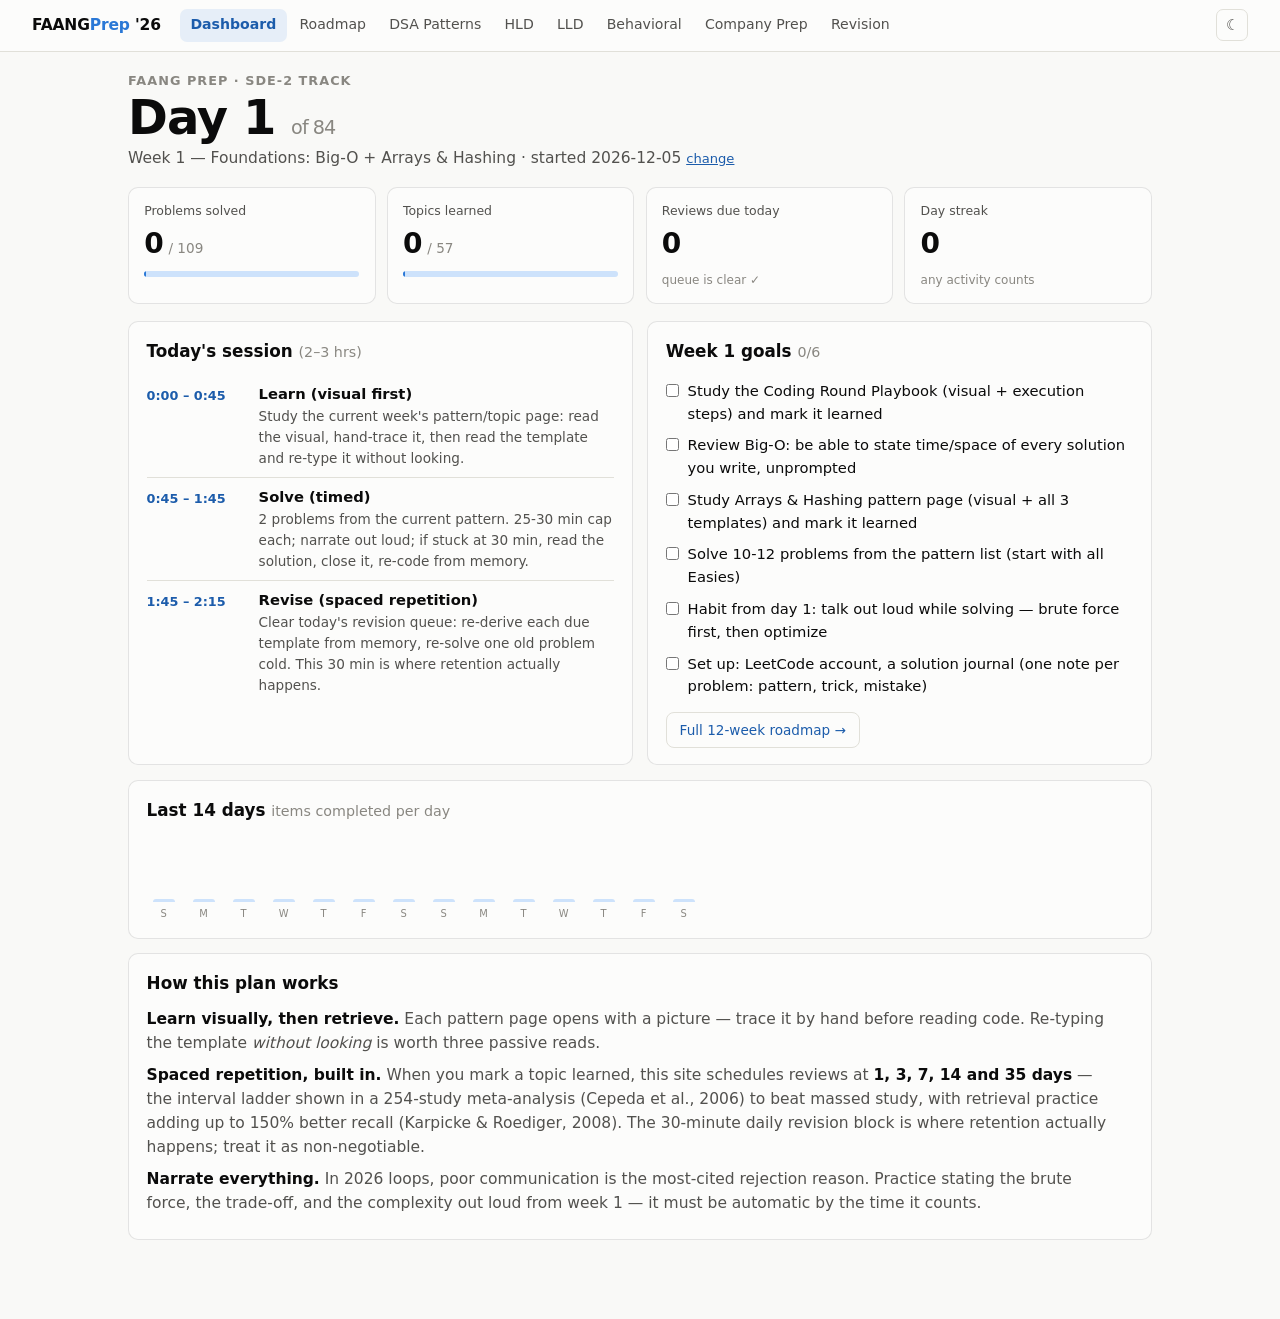
==== webapp/index.html @ 85941bf7 "feat: implement SDE-2 interview prep web application with progress tracking and spaced repetition" ====
<!DOCTYPE html>
<html lang="en">
<head>
  <meta charset="UTF-8">
  <meta name="viewport" content="width=device-width, initial-scale=1.0">
  <title>FAANG Prep 2026 — 12-Week SDE-2 Plan</title>
  <meta name="description" content="Interactive 12-week FAANG interview prep: DSA patterns with visuals, HLD system design with architecture diagrams, LLD machine coding, behavioral, and a built-in spaced-repetition revision scheduler.">
  <meta name="theme-color" content="#fcfcfb" media="(prefers-color-scheme: light)">
  <meta name="theme-color" content="#1a1a19" media="(prefers-color-scheme: dark)">
  <link rel="stylesheet" href="styles.css">
  <link rel="icon" href="data:image/svg+xml,<svg xmlns='http://www.w3.org/2000/svg' viewBox='0 0 100 100'><text y='.9em' font-size='90'>🎯</text></svg>">
</head>
<body>
  <header class="topbar">
    <div class="brand">FAANG<span>Prep</span> '26</div>
    <nav>
      <button class="nav-btn" data-view="dashboard">Dashboard</button>
      <button class="nav-btn" data-view="roadmap">Roadmap</button>
      <button class="nav-btn" data-view="dsa">DSA Patterns</button>
      <button class="nav-btn" data-view="system">HLD</button>
      <button class="nav-btn" data-view="lld">LLD</button>
      <button class="nav-btn" data-view="behavioral">Behavioral</button>
      <button class="nav-btn" data-view="curator">Company Prep</button>
      <button class="nav-btn" data-view="revision">Revision <span class="badge"></span></button>
    </nav>
    <button id="theme-btn" title="Toggle theme">☾</button>
  </header>
  <main id="view"></main>
  <script src="data_problems.js"></script>
  <script src="data_misc.js"></script>
  <script src="data_dsa.js"></script>
  <script src="data_system.js"></script>
  <script src="data_lld.js"></script>
  <script src="data_custom.js"></script>
  <script src="custom_paths/adobe-sde2-python-genai.js"></script>
  <script src="data.js"></script>
  <script src="app.js"></script>
</body>
</html>
---- webapp/styles.css ----
/* ============================================================
   FAANG Prep 2026 — styles
   Palette roles from the validated reference palette (light+dark)
   ============================================================ */

:root, :root[data-theme="light"] {
  --page:        #f9f9f7;
  --surface:     #fcfcfb;
  --ink:         #0b0b0b;
  --ink-2:       #52514e;
  --muted:       #898781;
  --hairline:    #e1e0d9;
  --border:      rgba(11,11,11,0.10);
  --accent:      #2a78d6;   /* series blue */
  --accent-ink:  #1c5cab;
  --track:       #cde2fb;   /* lighter step of same ramp */
  --good:        #0ca30c;
  --good-text:   #006300;
  --warn:        #fab219;
  --critical:    #d03b3b;
  --violet:      #4a3aa7;
  --aqua:        #1baf7a;
  --orange:      #eb6834;
  --violet-wash: rgba(74,58,167,0.08);
  --aqua-wash:   rgba(27,175,122,0.10);
  --orange-wash: rgba(235,104,52,0.08);
  --code-bg:     #f2f1ed;
  --wash:        rgba(42,120,214,0.10);
  --sq1: #86b6ef; --sq2: #6da7ec; --sq3: #3987e5; --sq4: #2a78d6; --sq5: #1c5cab; --sq6: #104281;
}
:root[data-theme="dark"] {
  --page:        #0d0d0d;
  --surface:     #1a1a19;
  --ink:         #ffffff;
  --ink-2:       #c3c2b7;
  --muted:       #898781;
  --hairline:    #2c2c2a;
  --border:      rgba(255,255,255,0.10);
  --accent:      #3987e5;
  --accent-ink:  #6da7ec;
  --track:       #0d366b;
  --good:        #0ca30c;
  --good-text:   #0ca30c;
  --warn:        #fab219;
  --critical:    #e66767;
  --violet:      #9085e9;
  --aqua:        #199e70;
  --orange:      #d95926;
  --violet-wash: rgba(144,133,233,0.12);
  --aqua-wash:   rgba(25,158,112,0.13);
  --orange-wash: rgba(217,89,38,0.12);
  --code-bg:     #111110;
  --wash:        rgba(57,135,229,0.14);
  --sq1: #184f95; --sq2: #1c5cab; --sq3: #256abf; --sq4: #2a78d6; --sq5: #3987e5; --sq6: #6da7ec;
}

* { box-sizing: border-box; margin: 0; }
html { scroll-behavior: smooth; }
body {
  font-family: system-ui, -apple-system, "Segoe UI", sans-serif;
  background: var(--page);
  color: var(--ink);
  line-height: 1.55;
  font-size: 15.5px;
}
a { color: var(--accent-ink); text-decoration: none; }
a:hover { text-decoration: underline; }
h1 { font-size: 1.7rem; margin: 0.4rem 0 0.5rem; letter-spacing: -0.01em; }
h2 { font-size: 1.05rem; margin-bottom: 0.7rem; }
code { background: var(--code-bg); border-radius: 4px; padding: 0.08em 0.35em; font-size: 0.9em; }
pre { background: var(--code-bg); border: 1px solid var(--hairline); border-radius: 8px;
      padding: 0.9rem 1rem; overflow-x: auto; font-size: 0.82rem; line-height: 1.5; }
pre code { background: none; padding: 0; }
ul, ol { padding-left: 1.3rem; }
li { margin: 0.35rem 0; }
.muted { color: var(--muted); font-weight: 400; font-size: 0.85em; }
.lede { color: var(--ink-2); max-width: 62rem; margin-bottom: 1.2rem; }

/* ---------- layout ---------- */
.topbar {
  position: sticky; top: 0; z-index: 10;
  display: flex; align-items: center; gap: 0.6rem;
  padding: 0.55rem clamp(0.8rem, 3vw, 2rem);
  background: var(--surface);
  border-bottom: 1px solid var(--hairline);
  flex-wrap: wrap;
}
.brand { font-weight: 700; letter-spacing: -0.01em; margin-right: 0.6rem; white-space: nowrap; }
.brand span { color: var(--accent); }
nav { display: flex; gap: 0.15rem; flex-wrap: wrap; flex: 1; }
.nav-btn {
  border: 0; background: none; color: var(--ink-2);
  font: inherit; font-size: 0.88rem; padding: 0.35rem 0.65rem;
  border-radius: 7px; cursor: pointer; display: inline-flex; align-items: center; gap: 0.35rem;
}
.nav-btn:hover { background: var(--wash); }
.nav-btn.active { background: var(--wash); color: var(--accent-ink); font-weight: 600; }
.badge {
  display: none; align-items: center; justify-content: center;
  min-width: 1.15rem; height: 1.15rem; padding: 0 0.25rem;
  border-radius: 999px; background: var(--critical); color: #fff;
  font-size: 0.68rem; font-weight: 700;
}
#theme-btn {
  border: 1px solid var(--hairline); background: none; color: var(--ink-2);
  border-radius: 7px; width: 2rem; height: 2rem; cursor: pointer; font-size: 0.95rem;
}
main { max-width: 68rem; margin: 0 auto; padding: 1.2rem clamp(0.8rem, 3vw, 2rem) 4rem; }

/* ---------- hero + tiles ---------- */
.hero-kicker { color: var(--muted); font-size: 0.8rem; text-transform: uppercase; letter-spacing: 0.08em; font-weight: 600; }
.hero-num { font-size: 3rem; font-weight: 650; letter-spacing: -0.02em; line-height: 1.1; }
.hero-of { font-size: 1.2rem; color: var(--muted); font-weight: 500; }
.hero-sub { color: var(--ink-2); margin-top: 0.15rem; }

.tiles { display: grid; grid-template-columns: repeat(auto-fit, minmax(170px, 1fr)); gap: 0.7rem; margin: 1.1rem 0; }
.tile {
  background: var(--surface); border: 1px solid var(--border); border-radius: 10px;
  padding: 0.8rem 0.95rem;
}
.tile-due { border-color: var(--critical); }
.tile-label { font-size: 0.78rem; color: var(--ink-2); }
.tile-value { font-size: 1.75rem; font-weight: 650; margin: 0.1rem 0 0.35rem; }
.tile-sub { font-size: 0.85rem; color: var(--muted); font-weight: 500; margin-left: 0.3rem; }
.tile-note { font-size: 0.75rem; color: var(--muted); }
.meter { height: 6px; border-radius: 4px; background: var(--track); overflow: hidden; }
.meter-fill { height: 100%; background: var(--accent); border-radius: 4px 4px 4px 4px; min-width: 2px; }

/* ---------- panels / dashboard ---------- */
.dash-cols { display: grid; grid-template-columns: 1fr 1fr; gap: 0.9rem; }
@media (max-width: 760px) { .dash-cols { grid-template-columns: 1fr; } }
.panel {
  background: var(--surface); border: 1px solid var(--border); border-radius: 10px;
  padding: 1rem 1.1rem; margin-bottom: 0.9rem;
}
.plan-block { display: flex; gap: 0.8rem; padding: 0.5rem 0; border-top: 1px solid var(--hairline); }
.plan-block:first-of-type { border-top: 0; }
.plan-time { flex: 0 0 6.2rem; font-size: 0.8rem; color: var(--accent-ink); font-weight: 600; padding-top: 0.15rem; }
.plan-title { font-weight: 600; font-size: 0.92rem; }
.plan-desc { color: var(--ink-2); font-size: 0.85rem; }
.due-strip { margin-top: 0.7rem; padding-top: 0.7rem; border-top: 1px solid var(--hairline);
  font-size: 0.85rem; display: flex; gap: 0.4rem; flex-wrap: wrap; align-items: center; }
.method p { margin: 0.5rem 0; color: var(--ink-2); max-width: 60rem; }
.method strong { color: var(--ink); }

/* ---------- activity bars ---------- */
.activity { display: flex; align-items: flex-end; gap: 6px; height: 88px; padding-top: 6px; }
.abar-slot { display: flex; flex-direction: column; align-items: center; justify-content: flex-end; flex: 1; max-width: 34px; height: 100%; }
.abar { width: 100%; max-width: 22px; background: var(--accent); border-radius: 4px 4px 0 0; }
.abar.empty { background: var(--track); }
.abar-lbl { font-size: 0.62rem; color: var(--muted); margin-top: 4px; }

/* ---------- checklists ---------- */
.check-row { display: flex; gap: 0.55rem; align-items: baseline; padding: 0.28rem 0; cursor: pointer; font-size: 0.92rem; }
.check-row input { accent-color: var(--accent); transform: translateY(1px); cursor: pointer; flex-shrink: 0; }
.check-row:has(input:checked) span { color: var(--muted); text-decoration: line-through; }
.check-row:has(input:checked) .diff, .check-row:has(input:checked) a { text-decoration: line-through; }
.prob-row a { color: var(--ink); }
.prob-row a:hover { color: var(--accent-ink); }
.diff { font-size: 0.66rem; font-weight: 700; border-radius: 4px; padding: 0.05rem 0.35rem; flex-shrink: 0; }
.diff-E { background: rgba(12,163,12,0.15); color: var(--good-text); }
.diff-M { background: rgba(250,178,25,0.18); color: #8a6100; }
:root[data-theme="dark"] .diff-M { color: var(--warn); }
.diff-H { background: rgba(208,59,59,0.14); color: var(--critical); }

/* ---------- cards ---------- */
.phase-hdr { font-size: 0.78rem; font-weight: 700; text-transform: uppercase; letter-spacing: 0.07em;
  color: var(--muted); margin: 1.4rem 0 0.5rem; }
.group-hdr { margin: 1.5rem 0 0.6rem; }
.card { background: var(--surface); border: 1px solid var(--border); border-radius: 10px; margin-bottom: 0.55rem; overflow: hidden; }
.card-current { border-color: var(--accent); }
.card-head {
  display: flex; align-items: center; gap: 0.6rem; width: 100%;
  background: none; border: 0; font: inherit; color: inherit;
  padding: 0.7rem 0.9rem; cursor: pointer; text-align: left;
}
.card-head:hover { background: var(--wash); }
.wk-num { flex-shrink: 0; font-size: 0.72rem; font-weight: 700; color: var(--accent-ink);
  background: var(--wash); border-radius: 5px; padding: 0.15rem 0.4rem; }
.card-title { font-weight: 600; flex: 1; min-width: 8rem; }
.card-meta { color: var(--muted); font-size: 0.8rem; flex-shrink: 0; }
.chev { color: var(--muted); flex-shrink: 0; }
.card-body { padding: 0.2rem 1rem 1rem; border-top: 1px solid var(--hairline); }
.now-pill { font-size: 0.68rem; background: var(--accent); color: #fff; border-radius: 999px;
  padding: 0.1rem 0.5rem; font-weight: 600; vertical-align: 2px; }
.case-diff { flex-shrink: 0; font-size: 0.68rem; font-weight: 700; color: var(--violet);
  border: 1px solid currentColor; border-radius: 5px; padding: 0.1rem 0.4rem; }

.sect { margin-top: 0.9rem; }
.sect-label { font-size: 0.72rem; font-weight: 700; text-transform: uppercase; letter-spacing: 0.07em;
  color: var(--muted); margin-bottom: 0.3rem; }
.sect p { color: var(--ink-2); max-width: 60rem; }
.sect strong { color: var(--ink); }
.summary { font-weight: 500; margin-top: 0.7rem; }
.detail-list li { color: var(--ink-2); margin: 0.5rem 0; max-width: 60rem; }
.detail-list strong { color: var(--ink); }

.chip-row { display: flex; gap: 0.4rem; flex-wrap: wrap; margin: 0.7rem 0 0.3rem; }
.chip { font: inherit; font-size: 0.78rem; border: 1px solid var(--hairline); background: none;
  color: var(--accent-ink); border-radius: 999px; padding: 0.18rem 0.65rem; cursor: pointer; }
.chip:hover { background: var(--wash); }
.chip-sd { color: var(--violet); }
.chip-lld { color: var(--aqua); }
.chip-due { border-color: var(--critical); color: var(--critical); }

/* ---------- spaced repetition ---------- */
.sr-pill { font-size: 0.7rem; font-weight: 600; border-radius: 999px; padding: 0.14rem 0.55rem; flex-shrink: 0; }
.sr-pill.due { background: rgba(208,59,59,0.14); color: var(--critical); }
.sr-pill.scheduled { background: var(--wash); color: var(--accent-ink); }
.sr-pill.mastered { background: rgba(12,163,12,0.15); color: var(--good-text); }
.sr-box { display: flex; align-items: center; gap: 0.7rem; flex-wrap: wrap;
  margin-top: 1rem; padding-top: 0.8rem; border-top: 1px solid var(--hairline); font-size: 0.85rem; }
.btn { font: inherit; font-size: 0.85rem; font-weight: 600; border: 0; border-radius: 8px;
  background: var(--accent); color: #fff; padding: 0.45rem 0.9rem; cursor: pointer; }
.btn:hover { background: var(--accent-ink); }
.btn-sm { padding: 0.25rem 0.6rem; font-size: 0.78rem; }
.btn-ghost { font: inherit; font-size: 0.85rem; border: 1px solid var(--hairline); background: none;
  color: var(--accent-ink); border-radius: 8px; padding: 0.4rem 0.8rem; cursor: pointer; margin-top: 0.6rem; }
.btn-ghost:hover { background: var(--wash); }
.link-btn { font: inherit; font-size: 0.82rem; border: 0; background: none; color: var(--accent-ink);
  cursor: pointer; padding: 0; text-decoration: underline; }

.rev-row { display: flex; align-items: center; gap: 0.7rem; padding: 0.45rem 0;
  border-top: 1px solid var(--hairline); flex-wrap: wrap; }
.rev-row:first-of-type { border-top: 0; }
.rev-kind { font-size: 0.68rem; font-weight: 700; text-transform: uppercase; letter-spacing: 0.05em;
  color: var(--muted); flex: 0 0 7.5rem; }
.rev-name { font-size: 0.92rem; font-weight: 600; text-decoration: none; text-align: left; }
.rev-name:hover { text-decoration: underline; }
.rev-row .muted { flex: 1; }
.due-count { display: inline-flex; align-items: center; justify-content: center; min-width: 1.3rem; height: 1.3rem;
  border-radius: 999px; background: var(--critical); color: #fff; font-size: 0.75rem; margin-left: 0.3rem; }

/* ---------- behavioral ---------- */
.story { margin: 0.8rem 0; }
.story-head { font-size: 0.9rem; margin-bottom: 0.3rem; }
.story textarea { width: 100%; font: inherit; font-size: 0.88rem; color: var(--ink);
  background: var(--code-bg); border: 1px solid var(--hairline); border-radius: 8px; padding: 0.6rem 0.7rem; resize: vertical; }
.story textarea:focus { outline: 2px solid var(--accent); outline-offset: -1px; }
.lp-grid { display: grid; grid-template-columns: repeat(auto-fill, minmax(230px, 1fr)); gap: 0.6rem; }
.lp { border: 1px solid var(--hairline); border-radius: 8px; padding: 0.6rem 0.7rem; font-size: 0.84rem; }
.lp strong { display: block; margin-bottom: 0.15rem; }
.lp span { color: var(--ink-2); }
.q-list li { margin: 0.5rem 0; color: var(--ink-2); }
.q-list li strong { color: var(--ink); }

/* ---------- pattern visuals ---------- */
.viz-array-wrap { background: var(--code-bg); border: 1px solid var(--hairline); border-radius: 8px;
  padding: 0.8rem 0.9rem; overflow-x: auto; }
.viz-label { font-size: 0.8rem; color: var(--ink-2); margin-bottom: 0.6rem; }
.viz-note { font-size: 0.78rem; color: var(--muted); margin-top: 0.55rem; }
.viz-array, .viz-list { display: flex; gap: 4px; flex-wrap: wrap; align-items: center; }
.viz-list { margin: 0.25rem 0; }
.cell, .lnode, .tnode, .gcell {
  display: flex; align-items: center; justify-content: center;
  min-width: 2.2rem; height: 2.2rem; padding: 0 0.4rem;
  background: var(--surface); border: 1px solid var(--hairline); border-radius: 6px;
  font-family: ui-monospace, Consolas, monospace; font-size: 0.85rem;
}
.lnode { border-radius: 999px; }
.arrow { color: var(--muted); }
.arrow.gap { color: var(--critical); }
.cell.cur, .tnode.cur, .lnode.cur { background: var(--accent); border-color: var(--accent); color: #fff; font-weight: 700; }
.cell.win, .tnode.win { background: var(--wash); border-color: var(--accent); color: var(--accent-ink); font-weight: 600; }
.cell.seen, .cell.stk { background: var(--wash); border-color: var(--hairline); color: var(--accent-ink); }
.cell.done, .lnode.done, .gcell.done { background: rgba(12,163,12,0.13); border-color: rgba(12,163,12,0.4); color: var(--good-text); }
.cell.ptr-l, .lnode.ptr-l { border: 2px solid var(--accent); font-weight: 700; }
.cell.ptr-r, .lnode.ptr-r { border: 2px solid var(--violet); font-weight: 700; }
.cell.no { color: var(--critical); }
.cell.yes { color: var(--good-text); }
.cell.yes.cur { background: var(--good); border-color: var(--good); color: #fff; }
.viz-tree { display: flex; flex-direction: column; gap: 6px; align-items: center; }
.trow { display: flex; gap: 10px; justify-content: center; }
.viz-grid { display: grid; grid-template-columns: repeat(3, 2.4rem); gap: 4px; }
.viz-grid-4 { grid-template-columns: repeat(4, 2.4rem); }
.gcell { min-width: 0; height: 2rem; font-size: 0.8rem; }
.gcell.hdr { background: none; border: 0; color: var(--muted); font-weight: 700; }
.gcell.land { background: var(--accent); border-color: var(--accent); color: #fff; font-weight: 700; }
.gcell.land2 { background: var(--violet); border-color: var(--violet); color: #fff; font-weight: 700; }
.viz-bars { display: flex; flex-direction: column; gap: 4px; }
.ibar { height: 1.5rem; background: var(--accent); border-radius: 4px; color: #fff;
  font-size: 0.72rem; display: flex; align-items: center; padding: 0 0.5rem; min-width: 3rem; }
.ibar.alt { background: var(--violet); }

/* ---------- architecture flow diagrams (HLD) ---------- */
.sdd { background: var(--code-bg); border: 1px solid var(--hairline); border-radius: 8px;
  padding: 0.8rem 0.9rem; margin: 0.4rem 0 0.2rem; overflow-x: auto; }
.sdd .viz-label { margin-bottom: 0.2rem; }
.frow { display: flex; align-items: center; gap: 7px; margin: 0.5rem 0 0; width: max-content; }
.frow-sub { margin-left: 1.4rem; }
.nd { display: inline-flex; align-items: baseline; gap: 0.3rem; border: 1px solid var(--hairline);
  border-left-width: 3px; border-radius: 6px; padding: 0.22rem 0.55rem;
  font-size: 0.76rem; font-weight: 600; white-space: nowrap; background: var(--surface); color: var(--ink); }
.nd small { font-weight: 500; color: var(--muted); font-size: 0.68rem; }
.nd-c { border-left-color: var(--muted); }
.nd-e { border-left-color: var(--orange); background: var(--orange-wash); }
.nd-s { border-left-color: var(--accent); background: var(--wash); }
.nd-d { border-left-color: var(--aqua); background: var(--aqua-wash); }
.nd-q { border-left-color: var(--violet); background: var(--violet-wash); }
.fa { color: var(--muted); font-size: 0.76rem; white-space: nowrap; }
.nd-legend { display: flex; gap: 0.45rem; flex-wrap: wrap; margin: 0 0 1.1rem; }
.nd-legend .nd { font-size: 0.7rem; padding: 0.14rem 0.5rem; }

/* consistent-hashing ring */
.ring-wrap { display: flex; gap: 1.1rem; align-items: center; flex-wrap: wrap; padding: 0.4rem 0.2rem; }
.ring { position: relative; width: 190px; height: 190px; flex-shrink: 0;
  border: 2px dashed var(--hairline); border-radius: 50%; margin: 0.4rem; }
.rn { position: absolute; transform: translate(-50%, -50%); font-size: 0.7rem; font-weight: 700;
  border-radius: 6px; padding: 0.15rem 0.45rem; white-space: nowrap; }
.rn-s { background: var(--accent); color: #fff; }
.rn-k { background: var(--surface); border: 1px solid var(--violet); color: var(--violet); border-radius: 999px; }
.ring-note { max-width: 17rem; }

/* token bucket */
.bucket { display: flex; align-items: center; gap: 0.7rem; flex-wrap: wrap; padding: 0.3rem 0; }
.bkt { display: inline-flex; gap: 6px; padding: 0.6rem 0.6rem 0.5rem; border: 2px solid var(--ink-2);
  border-top: 0; border-radius: 0 0 12px 12px; }
.tok { width: 15px; height: 15px; border-radius: 50%; background: var(--accent); }
.tok.used { background: var(--track); }

/* interview timeline (ordinal ramp, labels in ink) */
.tl { display: flex; gap: 2px; max-width: 640px; }
.tl-seg { min-width: 0; }
.tl-bar { height: 12px; border-radius: 3px; }
.tl-lbl { font-size: 0.64rem; color: var(--ink-2); margin-top: 3px; line-height: 1.3; }
.sq1 { background: var(--sq1); } .sq2 { background: var(--sq2); } .sq3 { background: var(--sq3); }
.sq4 { background: var(--sq4); } .sq5 { background: var(--sq5); } .sq6 { background: var(--sq6); }

/* duo compare boxes */
.duo { display: flex; gap: 0.6rem; flex-wrap: wrap; margin: 0.5rem 0 0.2rem; }
.duo > div { flex: 1; min-width: 210px; border: 1px solid var(--hairline); border-radius: 8px;
  background: var(--surface); padding: 0.55rem 0.7rem; font-size: 0.82rem; color: var(--ink-2); }
.duo strong { color: var(--ink); display: block; margin-bottom: 0.15rem; }

/* UML class cards (LLD) */
.uml { display: grid; grid-template-columns: repeat(auto-fill, minmax(215px, 1fr)); gap: 0.6rem; margin: 0.5rem 0 0.3rem; }
.cls { border: 1px solid var(--hairline); border-radius: 8px; overflow: hidden; background: var(--surface); }
.cls-h { display: flex; justify-content: space-between; align-items: baseline; gap: 0.4rem;
  padding: 0.3rem 0.6rem; font-weight: 700; font-size: 0.78rem; font-family: ui-monospace, Consolas, monospace;
  background: var(--wash); color: var(--accent-ink); border-bottom: 1px solid var(--hairline); }
.cls-h em { font-style: normal; font-weight: 500; font-size: 0.66rem; color: var(--muted); white-space: nowrap; }
.cls ul { list-style: none; margin: 0; padding: 0.35rem 0.6rem; font-family: ui-monospace, Consolas, monospace; font-size: 0.72rem; }
.cls li { margin: 0.14rem 0; color: var(--ink-2); }
.cls ul.mth { border-top: 1px dashed var(--hairline); }
.cls ul.mth li { color: var(--ink); }

/* big-O table */
.tbl-wrap { overflow-x: auto; margin: 0.4rem 0; }
.bigo { border-collapse: collapse; min-width: 560px; width: 100%; font-size: 0.8rem; }
.bigo th, .bigo td { border: 1px solid var(--hairline); padding: 0.32rem 0.55rem; text-align: left; }
.bigo th { background: var(--code-bg); font-size: 0.7rem; text-transform: uppercase; letter-spacing: 0.04em; color: var(--ink-2); }
.bigo td:not(:first-child):not(:last-child) { font-family: ui-monospace, Consolas, monospace; font-size: 0.76rem; white-space: nowrap; }
.bigo td:last-child { color: var(--ink-2); }

/* dashboard: week strip + difficulty minis */
.wkstrip { display: flex; gap: 3px; margin-top: 0.9rem; max-width: 560px; }
.wk-seg { flex: 1; height: 22px; border-radius: 4px; background: var(--track); border: 0;
  cursor: pointer; font: inherit; font-size: 0.62rem; font-weight: 700; color: var(--accent-ink); padding: 0; }
.wk-seg.done { background: var(--accent); color: #fff; }
.wk-seg.cur { background: var(--surface); box-shadow: inset 0 0 0 2px var(--accent); }
.mini-rows { margin-top: 0.55rem; display: flex; flex-direction: column; gap: 0.3rem; }
.mini-row { display: flex; align-items: center; gap: 0.45rem; }
.mini-meter { flex: 1; height: 4px; border-radius: 3px; background: var(--track); overflow: hidden; }
.mini-fill { height: 100%; background: var(--accent); }
.mini-n { font-size: 0.66rem; color: var(--muted); min-width: 3.4rem; text-align: right; font-variant-numeric: tabular-nums; }

/* resources row */
.res-row { display: flex; gap: 0.45rem; flex-wrap: wrap; align-items: center; margin: -0.4rem 0 1.2rem; }
.res-lbl { font-size: 0.7rem; font-weight: 700; text-transform: uppercase; letter-spacing: 0.06em; color: var(--muted); }
.res-row a { font-size: 0.78rem; border: 1px solid var(--hairline); border-radius: 999px; padding: 0.16rem 0.6rem; color: var(--accent-ink); }
.res-row a:hover { background: var(--wash); text-decoration: none; }

/* focus */
:focus-visible { outline: 2px solid var(--accent); outline-offset: 2px; }

@media (max-width: 700px) {
  h1 { font-size: 1.45rem; }
  .topbar { gap: 0.45rem; }
  .topbar nav { flex-wrap: nowrap; overflow-x: auto; scrollbar-width: none; min-width: 0; }
  .topbar nav::-webkit-scrollbar { display: none; }
  .nav-btn { white-space: nowrap; flex-shrink: 0; padding: 0.35rem 0.55rem; }
  .card-head { gap: 0.45rem; padding: 0.65rem 0.7rem; }
  .card-body { padding: 0.2rem 0.75rem 0.9rem; }
  .card-meta { font-size: 0.72rem; }
  .tiles { grid-template-columns: 1fr 1fr; }
  .wkstrip { max-width: none; }
}

@media (max-width: 560px) {
  .hero-num { font-size: 2.2rem; }
  .plan-time { flex-basis: 4.6rem; }
  .rev-kind { flex-basis: 100%; }
}

/* ---------- Company Prep styles ---------- */
.curator-grid { display: grid; grid-template-columns: 280px 1fr; gap: 1.2rem; align-items: start; }
@media (max-width: 820px) { .curator-grid { grid-template-columns: 1fr; } }

.curator-sidebar { background: var(--surface); border: 1px solid var(--border); border-radius: 10px; padding: 1rem; }
.curator-list-title { font-size: 0.82rem; font-weight: 700; text-transform: uppercase; letter-spacing: 0.05em; color: var(--muted); margin-bottom: 0.6rem; }
.curator-item-btn { display: block; width: 100%; text-align: left; background: none; border: 0; font: inherit; padding: 0.5rem 0.65rem; border-radius: 7px; cursor: pointer; color: var(--ink-2); margin-bottom: 0.25rem; transition: background 0.15s ease; }
.curator-item-btn:hover { background: var(--wash); }
.curator-item-btn.active { background: var(--wash); color: var(--accent-ink); font-weight: 600; border-left: 3px solid var(--accent); border-top-left-radius: 0; border-bottom-left-radius: 0; }

.curator-form-panel { background: var(--surface); border: 1px solid var(--border); border-radius: 10px; padding: 1.2rem; margin-bottom: 1rem; }
.form-group { margin-bottom: 1rem; }
.form-group label { display: block; font-size: 0.85rem; font-weight: 600; margin-bottom: 0.35rem; color: var(--ink); }
.curator-input { width: 100%; padding: 0.55rem 0.75rem; border: 1px solid var(--border); border-radius: 7px; background: var(--page); color: var(--ink); font: inherit; transition: border-color 0.2s; }
.curator-input:focus { border-color: var(--accent); outline: none; }
.curator-textarea { width: 100%; padding: 0.55rem 0.75rem; border: 1px solid var(--border); border-radius: 7px; background: var(--page); color: var(--ink); font: inherit; resize: vertical; min-height: 120px; transition: border-color 0.2s; }
.curator-textarea:focus { border-color: var(--accent); outline: none; }

.btn-primary { display: inline-flex; align-items: center; justify-content: center; gap: 0.4rem; background: var(--accent); color: #fff; border: 0; font: inherit; font-size: 0.9rem; font-weight: 600; padding: 0.55rem 1.1rem; border-radius: 7px; cursor: pointer; transition: opacity 0.2s; }
.btn-primary:hover { opacity: 0.9; }
.btn-danger { display: inline-flex; align-items: center; justify-content: center; background: none; border: 1px solid var(--critical); color: var(--critical); font: inherit; font-size: 0.75rem; padding: 0.25rem 0.5rem; border-radius: 5px; cursor: pointer; transition: background 0.15s; }
.btn-danger:hover { background: rgba(230,103,103,0.1); }

.curator-roadmap-container { margin-top: 1rem; }
.curator-meta-strip { display: flex; justify-content: space-between; align-items: center; flex-wrap: wrap; gap: 0.6rem; margin-bottom: 1rem; padding-bottom: 0.8rem; border-bottom: 1px solid var(--hairline); }
.curator-title-area h2 { margin-bottom: 0.15rem; font-size: 1.35rem; }
.curator-meta-details { display: flex; gap: 0.8rem; font-size: 0.82rem; color: var(--muted); }

.curator-week-card { background: var(--surface); border: 1px solid var(--border); border-radius: 10px; margin-bottom: 0.8rem; }
.curator-week-header { display: flex; align-items: center; justify-content: space-between; padding: 0.65rem 0.9rem; font-weight: 600; border-bottom: 1px solid var(--hairline); background: var(--wash); border-top-left-radius: 9px; border-top-right-radius: 9px; }
.curator-week-title { font-size: 0.92rem; color: var(--accent-ink); }
.curator-week-desc { font-size: 0.78rem; font-weight: normal; color: var(--ink-2); }
.curator-week-body { padding: 0.4rem 0.9rem 0.8rem; }

.curator-tag { display: inline-block; font-size: 0.68rem; font-weight: 750; text-transform: uppercase; padding: 0.1rem 0.4rem; border-radius: 4px; margin-right: 0.4rem; }
.curator-tag.dsa { background: rgba(42,120,214,0.12); color: var(--accent-ink); }
.curator-tag.system { background: rgba(144,133,233,0.12); color: var(--violet); }
.curator-tag.lld { background: rgba(27,175,122,0.13); color: var(--aqua); }
.curator-tag.custom { background: rgba(235,104,52,0.08); color: var(--orange); }
.curator-tag.problem { background: rgba(12,163,12,0.11); color: var(--good-text); }
.chip-prob { color: var(--good-text) !important; border-color: rgba(12,163,12,0.3) !important; }
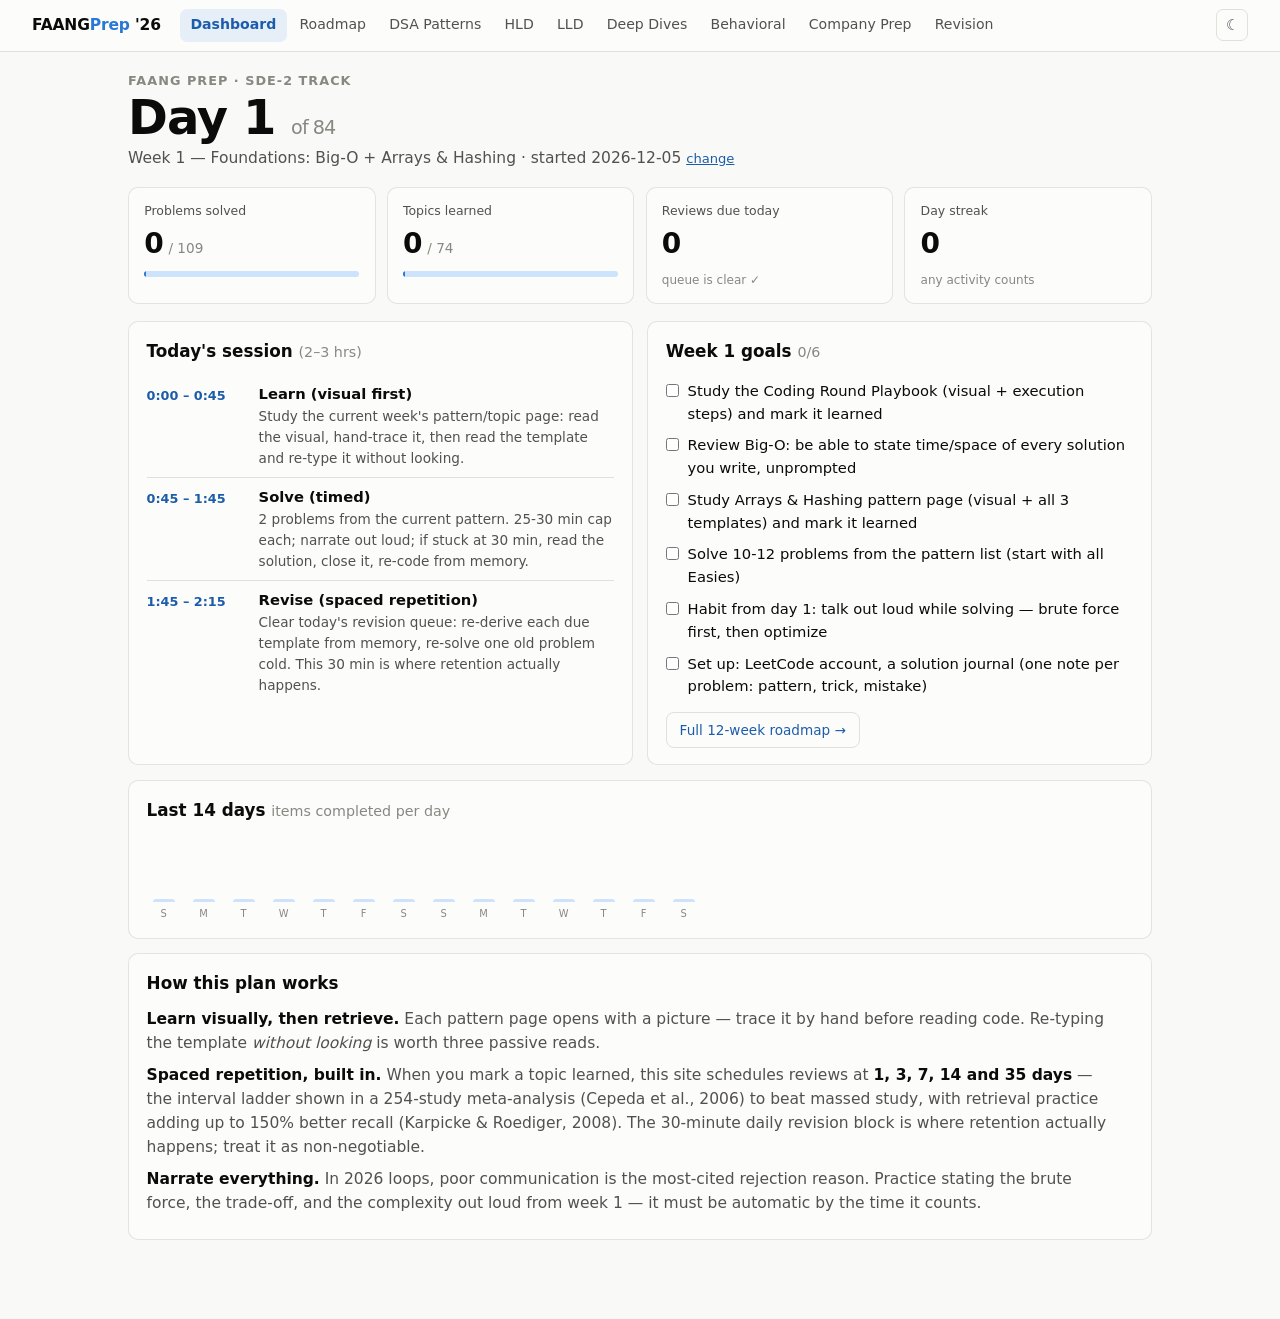
==== commit d8b32457: "feat: initialize webapp structure and add job-roadmap-curator skill documentation" ====
--- a/webapp/index.html
+++ b/webapp/index.html
@@ -19,6 +19,7 @@
       <button class="nav-btn" data-view="dsa">DSA Patterns</button>
       <button class="nav-btn" data-view="system">HLD</button>
       <button class="nav-btn" data-view="lld">LLD</button>
+      <button class="nav-btn" data-view="topics">Deep Dives</button>
       <button class="nav-btn" data-view="behavioral">Behavioral</button>
       <button class="nav-btn" data-view="curator">Company Prep</button>
       <button class="nav-btn" data-view="revision">Revision <span class="badge"></span></button>
@@ -31,6 +32,7 @@
   <script src="data_dsa.js"></script>
   <script src="data_system.js"></script>
   <script src="data_lld.js"></script>
+  <script src="data_topics.js"></script>
   <script src="data_custom.js"></script>
   <script src="custom_paths/adobe-sde2-python-genai.js"></script>
   <script src="data.js"></script>
--- a/webapp/styles.css
+++ b/webapp/styles.css
@@ -432,5 +432,12 @@
 .curator-tag.lld { background: rgba(27,175,122,0.13); color: var(--aqua); }
 .curator-tag.custom { background: rgba(235,104,52,0.08); color: var(--orange); }
 .curator-tag.problem { background: rgba(12,163,12,0.11); color: var(--good-text); }
+.curator-tag.topic { background: rgba(250,178,25,0.15); color: #8a6400; }
+:root[data-theme="dark"] .curator-tag.topic { color: var(--warn); }
 .chip-prob { color: var(--good-text) !important; border-color: rgba(12,163,12,0.3) !important; }
-
+.chip-topic { color: #8a6400; border-color: rgba(250,178,25,0.4); }
+:root[data-theme="dark"] .chip-topic { color: var(--warn); }
+.curator-note { margin: 0.45rem 0 0.3rem; padding-left: 1.7rem; }
+.curator-note .summary { margin: 0.15rem 0 0.4rem; }
+.curator-note .sect { margin: 0.4rem 0; }
+
